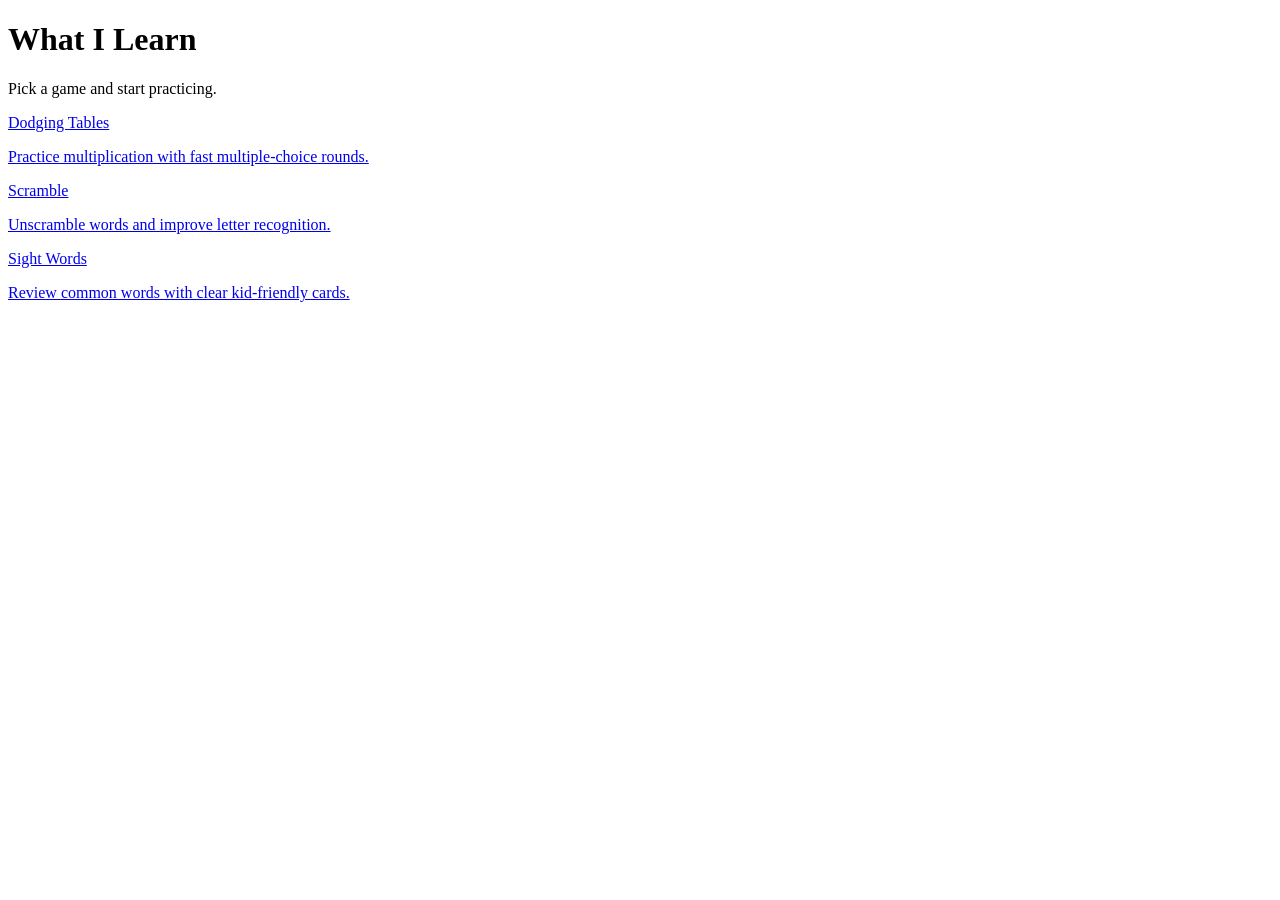
==== index.html @ 177b0242 "Add files via upload Adding fun games" ====
<!DOCTYPE html>
<html lang="en">
<head>
    <meta charset="UTF-8">
    <meta name="viewport" content="width=device-width, initial-scale=1.0">
    <title>What I Learn - Home</title>
    <link rel="stylesheet" href="common/home.css">
</head>
<body data-common-path="common">
    <main class="home-card">
        <h1>What I Learn</h1>
        <p class="subtitle">Pick a game and start practicing.</p>

        <section class="games" aria-label="Learning games">
            <a class="game-link" href="dodging_tables/index.html">
                <div class="game-title">Dodging Tables</div>
                <p class="game-description">Practice multiplication with fast multiple-choice rounds.</p>
            </a>

            <a class="game-link" href="scramble/index.html">
                <div class="game-title">Scramble</div>
                <p class="game-description">Unscramble words and improve letter recognition.</p>
            </a>

            <a class="game-link" href="sight_words/index.html">
                <div class="game-title">Sight Words</div>
                <p class="game-description">Review common words with clear kid-friendly cards.</p>
            </a>
        </section>
    </main>
    <script src="common/random-background.js"></script>
</body>
</html>
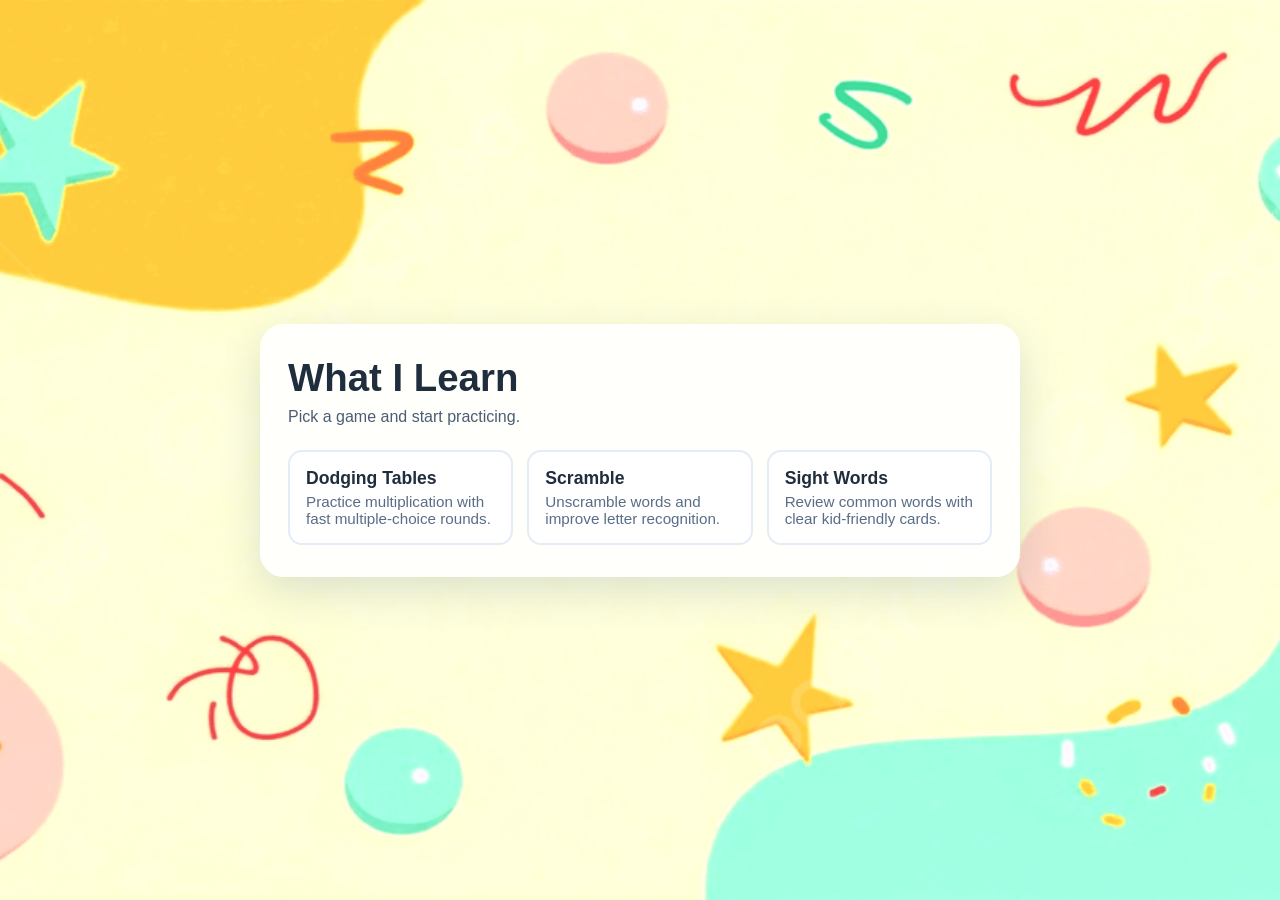
==== commit eacdcac9: "Fix case-sensitive Common asset paths for GitHub Pages. Update shared CSS/JS imports and data paths " ====
--- a/index.html
+++ b/index.html
@@ -4,9 +4,9 @@
     <meta charset="UTF-8">
     <meta name="viewport" content="width=device-width, initial-scale=1.0">
     <title>What I Learn - Home</title>
-    <link rel="stylesheet" href="common/home.css">
+    <link rel="stylesheet" href="Common/home.css">
 </head>
-<body data-common-path="common">
+<body data-common-path="Common">
     <main class="home-card">
         <h1>What I Learn</h1>
         <p class="subtitle">Pick a game and start practicing.</p>
@@ -28,6 +28,6 @@
             </a>
         </section>
     </main>
-    <script src="common/random-background.js"></script>
+    <script src="Common/random-background.js"></script>
 </body>
 </html>
--- a/Common/home.css
+++ b/Common/home.css
@@ -0,0 +1,70 @@
+@import url("./background.css");
+
+* {
+    box-sizing: border-box;
+}
+
+body {
+    margin: 0;
+    min-height: 100vh;
+    font-family: "Segoe UI", Arial, sans-serif;
+    background: var(--kids-bg);
+    background-attachment: fixed;
+    color: #1f2d3d;
+    display: flex;
+    align-items: center;
+    justify-content: center;
+    padding: 24px;
+}
+
+.home-card {
+    width: min(760px, 100%);
+    background: rgba(255, 255, 255, 0.92);
+    border-radius: 24px;
+    box-shadow: 0 14px 40px rgba(40, 72, 120, 0.16);
+    padding: 32px 28px;
+}
+
+h1 {
+    margin: 0 0 8px;
+    font-size: clamp(1.8rem, 4vw, 2.4rem);
+}
+
+.subtitle {
+    margin: 0 0 24px;
+    color: #4c5d73;
+}
+
+.games {
+    display: grid;
+    grid-template-columns: repeat(auto-fit, minmax(190px, 1fr));
+    gap: 14px;
+}
+
+.game-link {
+    text-decoration: none;
+    background: #ffffff;
+    border: 2px solid #e4ecf7;
+    border-radius: 14px;
+    padding: 16px;
+    color: #1f2d3d;
+    transition: transform 0.15s ease, box-shadow 0.15s ease, border-color 0.15s ease;
+}
+
+.game-link:hover {
+    transform: translateY(-2px);
+    border-color: #8ab9ff;
+    box-shadow: 0 10px 20px rgba(62, 118, 214, 0.15);
+}
+
+.game-title {
+    font-size: 1.1rem;
+    font-weight: 700;
+    margin-bottom: 4px;
+}
+
+.game-description {
+    margin: 0;
+    color: #5a6d86;
+    font-size: 0.95rem;
+}
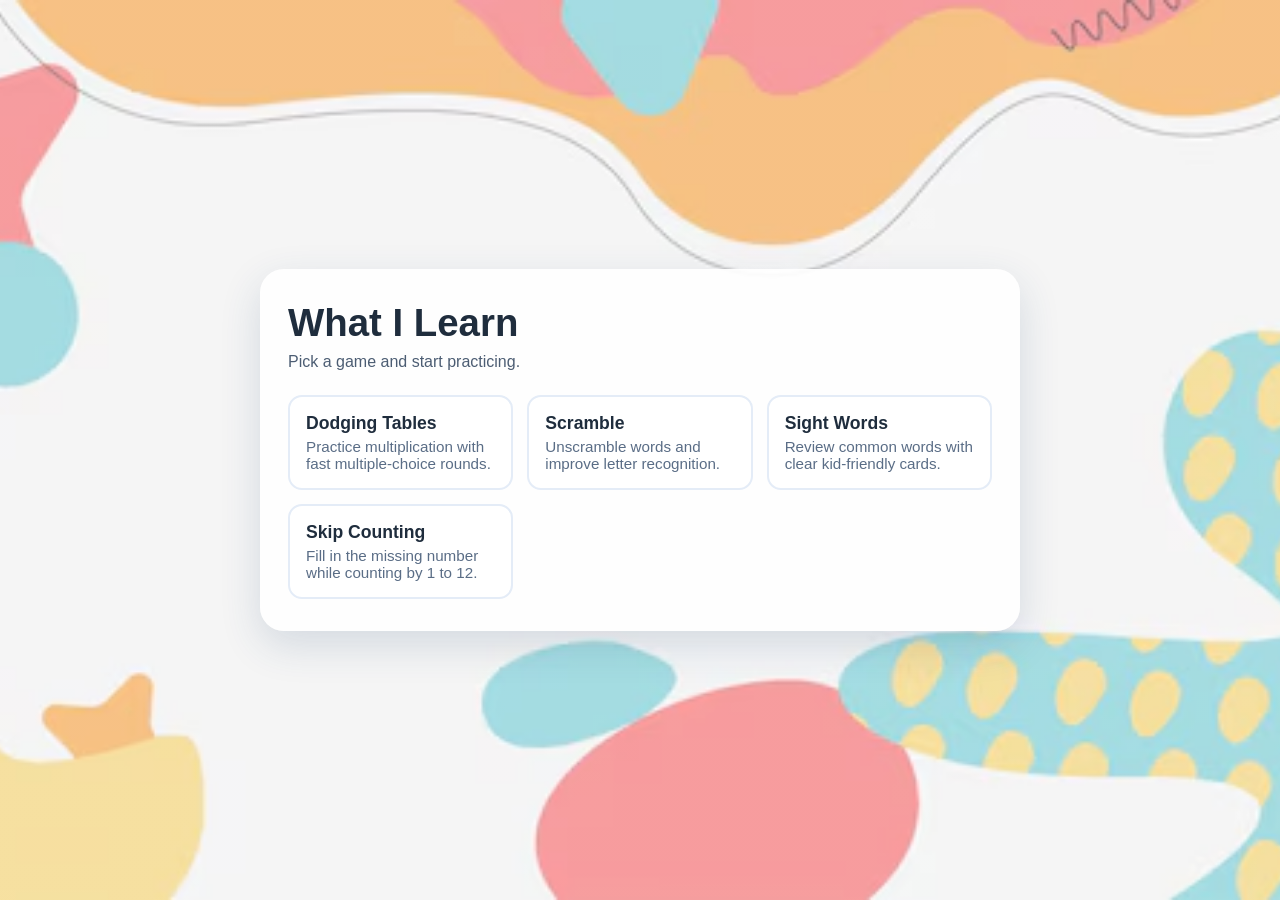
==== commit d499347c: "Adding skip counting" ====
--- a/index.html
+++ b/index.html
@@ -26,6 +26,11 @@
                 <div class="game-title">Sight Words</div>
                 <p class="game-description">Review common words with clear kid-friendly cards.</p>
             </a>
+
+            <a class="game-link" href="skip_counting/index.html">
+                <div class="game-title">Skip Counting</div>
+                <p class="game-description">Fill in the missing number while counting by 1 to 12.</p>
+            </a>
         </section>
     </main>
     <script src="Common/random-background.js"></script>
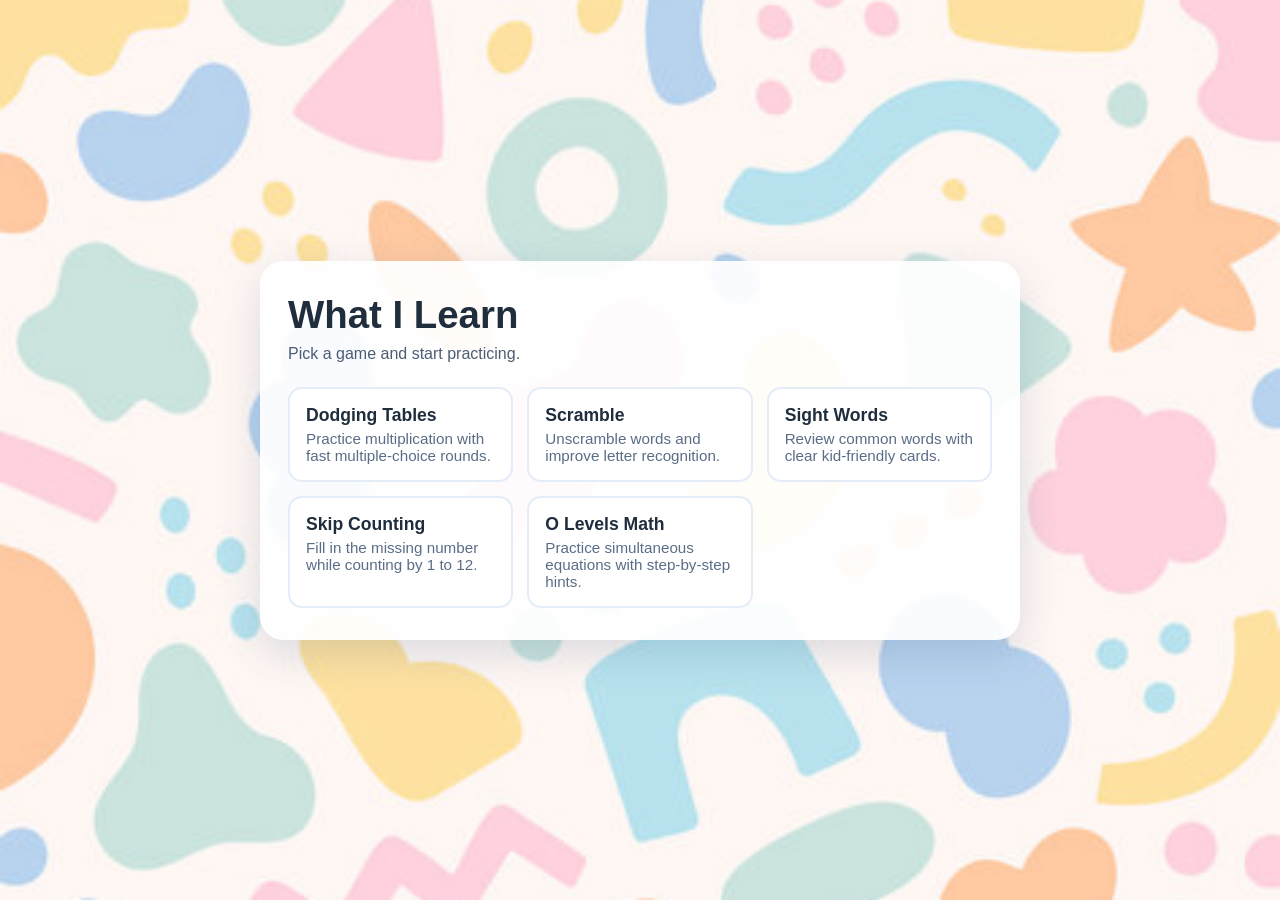
==== commit fc51c50f: "Add O Levels Math link to the home page. Make simultaneous equations practice reachable from the mai" ====
--- a/index.html
+++ b/index.html
@@ -31,6 +31,11 @@
                 <div class="game-title">Skip Counting</div>
                 <p class="game-description">Fill in the missing number while counting by 1 to 12.</p>
             </a>
+
+            <a class="game-link" href="o_levels/math/index.html">
+                <div class="game-title">O Levels Math</div>
+                <p class="game-description">Practice simultaneous equations with step-by-step hints.</p>
+            </a>
         </section>
     </main>
     <script src="Common/random-background.js"></script>
